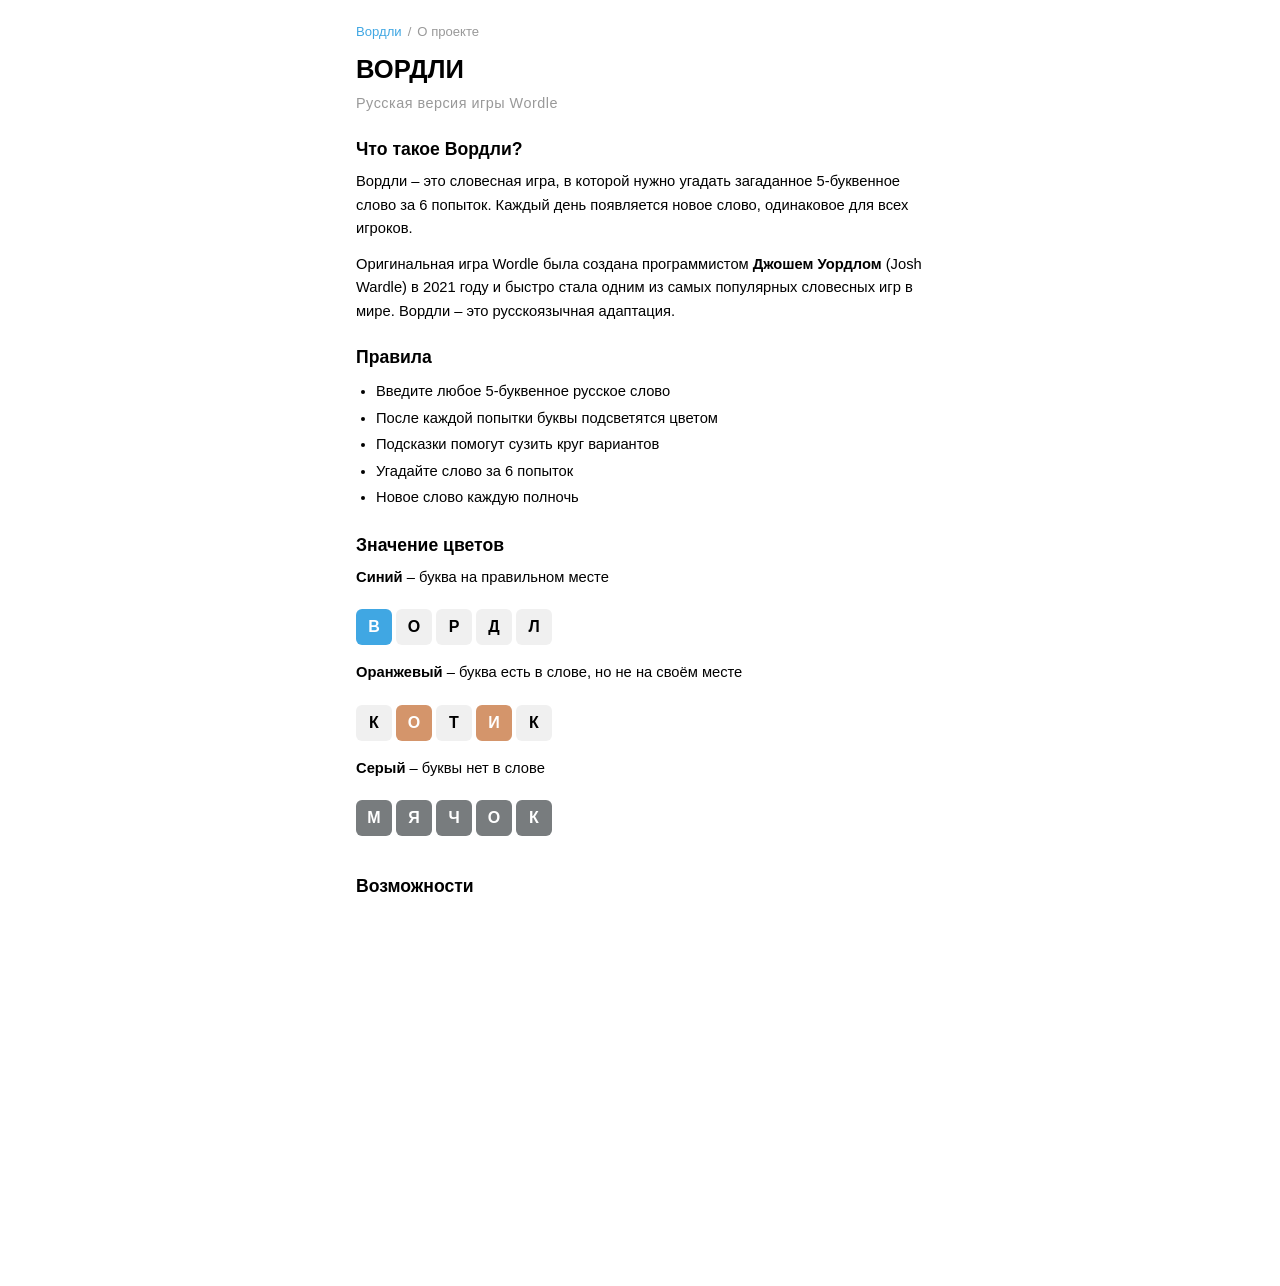
==== about.html @ 8d24c84d "v1.3: cache control, about page, footer links, colorblind mode, notifications fix" ====
﻿<!DOCTYPE html>
<html lang="ru">
<head>
    <meta charset="UTF-8">
    <meta name="viewport" content="width=device-width, initial-scale=1.0, viewport-fit=cover">
    <title>О проекте – ВОРДЛИ</title>
    <link rel="stylesheet" href="style.css">
    <script src="https://telegram.org/js/telegram-web-app.js"></script>
    <script>
        if (localStorage.getItem('wordle-dark') === 'true') document.body.classList.add('dark');
        if (localStorage.getItem('wordle-colorblind') === 'true') document.body.classList.add('colorblind');
    </script>
    <style>
        .about-page { max-width: 600px; margin: 0 auto; padding: 24px 16px 40px; user-select: text; -webkit-user-select: text; }
        .about-page h1 { font-size: 1.6rem; font-weight: 700; margin-bottom: 8px; }
        .about-page .subtitle { font-size: 0.9rem; color: var(--text-hint); margin-bottom: 24px; }
        .about-page h2 { font-size: 1.1rem; font-weight: 700; margin: 24px 0 10px; }
        .about-page p { font-size: 0.92rem; line-height: 1.6; margin-bottom: 12px; color: var(--text); }
        .about-page ul { margin: 0 0 12px 20px; font-size: 0.92rem; line-height: 1.8; color: var(--text); }
        .about-page .tile-example { display: inline-flex; gap: 4px; margin: 8px 0 16px; }
        .about-page .tile-example span { width: 36px; height: 36px; display: flex; align-items: center; justify-content: center; border-radius: 6px; font-weight: 700; font-size: 1rem; color: #fff; }
        .about-page .link-card { display: block; background: var(--bg-secondary); border-radius: 12px; padding: 16px; margin-top: 16px; text-decoration: none; color: var(--text); transition: opacity 0.15s; }
        .about-page .link-card:active { opacity: 0.7; }
        .about-page .link-card .link-title { font-weight: 700; font-size: 1rem; margin-bottom: 4px; }
        .about-page .link-card .link-desc { font-size: 0.82rem; color: var(--text-hint); }
        .about-page .back-link { display: inline-block; margin-top: 24px; color: var(--accent); text-decoration: none; font-weight: 600; font-size: 0.9rem; }
        .breadcrumbs { display: flex; align-items: center; gap: 6px; margin-bottom: 16px; font-size: 0.82rem; }
        .breadcrumbs a { color: var(--accent); text-decoration: none; }
        .breadcrumbs a:active { opacity: 0.7; }
        .breadcrumbs span { color: var(--text-hint); }
        .cta-btn { display: inline-flex; align-items: center; gap: 8px; padding: 14px 32px; border-radius: 12px; background: var(--accent); color: #fff; font-size: 17px; font-weight: 600; border: none; cursor: pointer; transition: opacity 0.2s; text-decoration: none; }
        .cta-btn:active { opacity: 0.8; }
    </style>
</head>
<body>
    <div class="about-page">
        <nav class="breadcrumbs">
            <a href="index.html">Вордли</a>
            <span>/</span>
            <span>О проекте</span>
        </nav>
        <h1>ВОРДЛИ</h1>
        <p class="subtitle">Русская версия игры Wordle</p>

        <h2>Что такое Вордли?</h2>
        <p>Вордли – это словесная игра, в которой нужно угадать загаданное 5-буквенное слово за 6 попыток. Каждый день появляется новое слово, одинаковое для всех игроков.</p>
        <p>Оригинальная игра Wordle была создана программистом <strong>Джошем Уордлом</strong> (Josh Wardle) в 2021 году и быстро стала одним из самых популярных словесных игр в мире. Вордли – это русскоязычная адаптация.</p>

        <h2>Правила</h2>
        <ul>
            <li>Введите любое 5-буквенное русское слово</li>
            <li>После каждой попытки буквы подсветятся цветом</li>
            <li>Подсказки помогут сузить круг вариантов</li>
            <li>Угадайте слово за 6 попыток</li>
            <li>Новое слово каждую полночь</li>
        </ul>

        <h2>Значение цветов</h2>

        <p><strong>Синий</strong> – буква на правильном месте</p>
        <div class="tile-example">
            <span style="background: var(--color-correct);">В</span>
            <span style="background: var(--bg-secondary); color: var(--text);">О</span>
            <span style="background: var(--bg-secondary); color: var(--text);">Р</span>
            <span style="background: var(--bg-secondary); color: var(--text);">Д</span>
            <span style="background: var(--bg-secondary); color: var(--text);">Л</span>
        </div>

        <p><strong>Оранжевый</strong> – буква есть в слове, но не на своём месте</p>
        <div class="tile-example">
            <span style="background: var(--bg-secondary); color: var(--text);">К</span>
            <span style="background: var(--color-present);">О</span>
            <span style="background: var(--bg-secondary); color: var(--text);">Т</span>
            <span style="background: var(--color-present);">И</span>
            <span style="background: var(--bg-secondary); color: var(--text);">К</span>
        </div>

        <p><strong>Серый</strong> – буквы нет в слове</p>
        <div class="tile-example">
            <span style="background: var(--color-absent);">М</span>
            <span style="background: var(--color-absent);">Я</span>
            <span style="background: var(--color-absent);">Ч</span>
            <span style="background: var(--color-absent);">О</span>
            <span style="background: var(--color-absent);">К</span>
        </div>

        <h2>Возможности</h2>
        <ul>
            <li>Тёмная и светлая тема</li>
            <li>Режим для дальтоников</li>
            <li>Статистика игр</li>
            <li>Поделиться результатом</li>
            <li>Работает оффлайн</li>
        </ul>

        <a class="link-card" href="https://t.me/filwordgame_bot" target="_blank">
            <div class="link-title">Филворды</div>
            <div class="link-desc">Ещё одна словесная игра в Telegram</div>
        </a>

        <a class="back-link" href="index.html">← Назад к игре</a>

        <div style="text-align:center; padding: 24px 0 8px;">
            <a href="index.html" class="cta-btn">
                <svg width="20" height="20" viewBox="0 0 24 24" fill="none">
                    <path d="M12 2L2 7L12 12L22 7L12 2Z" stroke="currentColor" stroke-width="2" stroke-linecap="round" stroke-linejoin="round"/>
                    <path d="M2 17L12 22L22 17" stroke="currentColor" stroke-width="2" stroke-linecap="round" stroke-linejoin="round"/>
                    <path d="M2 12L12 17L22 12" stroke="currentColor" stroke-width="2" stroke-linecap="round" stroke-linejoin="round"/>
                </svg>
                Играть в Вордли
            </a>
        </div>
    </div>
</body>
</html>
---- style.css ----
*, *::before, *::after {
    box-sizing: border-box;
    margin: 0;
    padding: 0;
    -webkit-tap-highlight-color: transparent;
    user-select: none;
}

:root {
    --accent: #40a7e3;
    --accent-text: #ffffff;
    --bg: #ffffff;
    --bg-secondary: #f0f0f0;
    --text: #000000;
    --text-hint: #999999;
    --section-bg: #ffffff;
    --color-correct: #40a7e3;
    --color-present: #d4956b;
    --color-absent: #787c7e;
    --border-radius: 12px;
    --tile-size: min(58px, calc((100vw - 50px) / 5));
    --tile-gap: 4px;
    --key-height: min(52px, calc((100vw - 30px) / 12));
    --key-gap: 4px;
    --font: -apple-system, BlinkMacSystemFont, 'Segoe UI', Roboto, sans-serif;
}

body.dark {
    --accent: #40a7e3;
    --bg: #121213;
    --bg-secondary: #2a2a2c;
    --text: #ffffff;
    --text-hint: #818384;
    --section-bg: #1a1a1b;
    --color-present: #b07840;
    --color-absent: #3a3a3c;
}

body.colorblind {
    --color-present: #1a92ff;
}

body.dark.colorblind {
    --color-present: #3da5ff;
}

html, body {
    height: 100%;
    overflow: hidden;
    font-family: var(--font);
    background: var(--bg);
    color: var(--text);
    touch-action: none;
    overscroll-behavior: none;
    transition: background 0.2s, color 0.2s;
    padding-top: env(safe-area-inset-top);
    padding-bottom: env(safe-area-inset-bottom);
}

body {
    display: flex;
    flex-direction: column;
    align-items: center;
}

/* Header */
header {
    width: 100%;
    max-width: 500px;
    display: flex;
    align-items: center;
    justify-content: space-between;
    padding: 6px 12px;
    min-height: 48px;
    flex-shrink: 0;
    position: relative;
}

.header-title {
    position: absolute;
    left: 50%;
    transform: translateX(-50%);
    text-align: center;
    pointer-events: none;
}

header h1 {
    font-size: 1.3rem;
    font-weight: 700;
    letter-spacing: 2px;
    line-height: 1.2;
}

.subtitle {
    font-size: 0.65rem;
    color: var(--text-hint);
    letter-spacing: 0.5px;
    margin-top: 1px;
}

.header-actions {
    display: flex;
    gap: 4px;
    margin-left: auto;
    z-index: 1;
}

.header-actions button {
    width: 32px;
    height: 32px;
    border: none;
    border-radius: 50%;
    background: var(--bg-secondary);
    color: var(--text);
    font-size: 0.9rem;
    cursor: pointer;
    display: flex;
    align-items: center;
    justify-content: center;
    transition: opacity 0.2s;
    flex-shrink: 0;
}

.header-actions button:active {
    opacity: 0.6;
}

.footer-actions {
    display: none;
    justify-content: center;
    gap: 8px;
    padding: 4px 0;
}

.footer-actions button {
    width: 36px;
    height: 36px;
    border: none;
    border-radius: 50%;
    background: var(--bg-secondary);
    color: var(--text);
    font-size: 1rem;
    cursor: pointer;
    display: flex;
    align-items: center;
    justify-content: center;
    transition: opacity 0.2s;
}

.footer-actions button:active {
    opacity: 0.6;
}

/* Main */
main {
    display: flex;
    flex-direction: column;
    align-items: center;
    gap: 10px;
    width: 100%;
    max-width: 500px;
    flex: 1;
    min-height: 0;
    padding: 0 6px;
    overflow: hidden;
}

/* Game Board */
#game-board {
    display: grid;
    grid-template-rows: repeat(6, var(--tile-size));
    gap: var(--tile-gap);
    flex-shrink: 0;
}

.row {
    display: grid;
    grid-template-columns: repeat(5, var(--tile-size));
    gap: var(--tile-gap);
}

.tile {
    width: var(--tile-size);
    height: var(--tile-size);
    border: 2px solid var(--bg-secondary);
    display: flex;
    align-items: center;
    justify-content: center;
    font-size: 1.8rem;
    font-weight: 700;
    text-transform: uppercase;
    color: var(--text);
    border-radius: 6px;
    background: var(--bg-secondary);
    transition: transform 0.1s, border-color 0.1s, background 0.15s;
}

.tile.filled {
    border-color: var(--accent);
    animation: pop 0.1s ease-out;
}

.tile.correct {
    background: var(--color-correct);
    border-color: var(--color-correct);
    color: #fff;
}

.tile.present {
    background: var(--color-present);
    border-color: var(--color-present);
    color: #fff;
}

.tile.absent {
    background: var(--color-absent);
    border-color: var(--color-absent);
    color: #fff;
}

.tile.flip {
    animation: flip 0.4s ease forwards;
}

.tile.correct.flip {
    animation: flip-correct 0.4s ease forwards;
}

.tile.present.flip {
    animation: flip-present 0.4s ease forwards;
}

.tile.absent.flip {
    animation: flip-absent 0.4s ease forwards;
}

@keyframes pop {
    0% { transform: scale(1); }
    50% { transform: scale(1.12); }
    100% { transform: scale(1); }
}

@keyframes flip {
    0% { transform: rotateX(0deg); }
    50% { transform: rotateX(90deg); }
    100% { transform: rotateX(0deg); }
}

@keyframes flip-correct {
    0% { background: var(--bg-secondary); border-color: var(--bg-secondary); transform: rotateX(0deg); }
    50% { background: var(--bg-secondary); border-color: var(--bg-secondary); transform: rotateX(90deg); }
    100% { background: var(--color-correct); border-color: var(--color-correct); transform: rotateX(0deg); }
}

@keyframes flip-present {
    0% { background: var(--bg-secondary); border-color: var(--bg-secondary); transform: rotateX(0deg); }
    50% { background: var(--bg-secondary); border-color: var(--bg-secondary); transform: rotateX(90deg); }
    100% { background: var(--color-present); border-color: var(--color-present); transform: rotateX(0deg); }
}

@keyframes flip-absent {
    0% { background: var(--bg-secondary); border-color: var(--bg-secondary); transform: rotateX(0deg); }
    50% { background: var(--bg-secondary); border-color: var(--bg-secondary); transform: rotateX(90deg); }
    100% { background: var(--color-absent); border-color: var(--color-absent); transform: rotateX(0deg); }
}

@keyframes shake {
    0%, 100% { transform: translateX(0); }
    10%, 50%, 90% { transform: translateX(-4px); }
    30%, 70% { transform: translateX(4px); }
}

.row.shake .tile {
    animation: shake 0.4s ease;
}

/* Keyboard */
#keyboard {
    display: flex;
    flex-direction: column;
    gap: var(--key-gap);
    width: 100%;
    max-width: 500px;
    flex-shrink: 0;
    padding: 0 4px 6px;
}

.keyboard-row {
    display: flex;
    justify-content: center;
    gap: var(--key-gap);
}

.key {
    height: var(--key-height);
    background: var(--bg-secondary);
    color: var(--text);
    border: none;
    border-radius: 6px;
    font-size: clamp(0.6rem, 2.5vw, 0.85rem);
    font-weight: 600;
    cursor: pointer;
    display: flex;
    align-items: center;
    justify-content: center;
    padding: 0 2px;
    text-transform: uppercase;
    flex: 1;
    font-family: var(--font);
    transition: background 0.15s, color 0.15s, transform 0.1s;
}

.key.wide {
    flex: 1.5;
    font-size: clamp(0.55rem, 2.2vw, 0.75rem);
}

.key:active {
    transform: scale(0.94);
}

.key.correct {
    background: var(--color-correct);
    color: #fff;
}

.key.present {
    background: var(--color-present);
    color: #fff;
}

.key.absent {
    background: var(--color-absent);
    color: #fff;
}

.key.ready {
    background: var(--accent);
    color: var(--accent-text);
    animation: pulse 0.8s ease-in-out infinite;
}

@keyframes pulse {
    0%, 100% { transform: scale(1); }
    50% { transform: scale(1.06); }
}

/* Message */
.message {
    position: fixed;
    top: 60px;
    left: 50%;
    transform: translateX(-50%);
    background: var(--text);
    color: var(--bg);
    padding: 12px 24px;
    border-radius: var(--border-radius);
    font-weight: 600;
    font-size: 0.9rem;
    z-index: 300;
    opacity: 0;
    transition: opacity 0.3s;
    pointer-events: none;
    white-space: nowrap;
}

.message.visible {
    opacity: 1;
}

/* Modal */
.modal {
    position: fixed;
    top: 0;
    left: 0;
    width: 100%;
    height: 100%;
    background: rgba(0, 0, 0, 0.5);
    backdrop-filter: blur(4px);
    display: flex;
    align-items: center;
    justify-content: center;
    z-index: 200;
}

.modal.hidden {
    display: none;
}

.modal-content {
    background: var(--section-bg);
    border-radius: var(--border-radius);
    padding: 32px 24px;
    max-width: 420px;
    width: 90%;
    max-height: 90vh;
    overflow-y: auto;
    position: relative;
    line-height: 1.6;
}

.modal-close {
    position: absolute;
    top: 12px;
    right: 16px;
    width: 32px;
    height: 32px;
    border: none;
    border-radius: 50%;
    background: var(--bg-secondary);
    color: var(--text);
    font-size: 1.2rem;
    cursor: pointer;
    display: flex;
    align-items: center;
    justify-content: center;
    transition: opacity 0.15s;
    line-height: 1;
}

.modal-close:active {
    opacity: 0.6;
}

.modal-content h2 {
    text-align: center;
    margin-bottom: 16px;
    font-size: 1.2rem;
    font-weight: 700;
}

.modal-content h3 {
    margin-bottom: 8px;
    font-size: 0.95rem;
    font-weight: 600;
}

.modal-content p {
    margin-bottom: 10px;
    font-size: 0.88rem;
    color: var(--text);
}

.rules-creator {
    margin-top: 16px;
    padding-top: 12px;
    border-top: 1px solid var(--bg-secondary);
    font-size: 0.8rem;
    color: var(--text-hint);
}

/* Examples */
.examples {
    display: flex;
    flex-direction: column;
    gap: 12px;
    margin: 16px 0;
    padding: 14px;
    background: var(--bg-secondary);
    border-radius: var(--border-radius);
}

.example {
    display: flex;
    align-items: center;
    gap: 8px;
    flex-wrap: wrap;
    font-size: 0.82rem;
    color: var(--text);
}

.example .tile {
    width: 32px;
    height: 32px;
    font-size: 0.95rem;
    flex-shrink: 0;
    border-width: 1.5px;
}

.example .tile.correct,
.example .tile.present,
.example .tile.absent {
    color: #fff;
}

/* Stats */
.stats-grid {
    display: grid;
    grid-template-columns: repeat(4, 1fr);
    gap: 8px;
    margin-bottom: 24px;
    text-align: center;
}

.stat {
    display: flex;
    flex-direction: column;
    align-items: center;
    padding: 8px 4px;
    background: var(--bg-secondary);
    border-radius: 8px;
}

.stat-number {
    font-size: 1.6rem;
    font-weight: 700;
}

.stat-label {
    font-size: 0.7rem;
    color: var(--text-hint);
    text-transform: uppercase;
    letter-spacing: 0.5px;
    font-weight: 500;
}

.guess-distribution {
    margin-top: 8px;
}

.guess-distribution h3 {
    text-align: center;
    font-size: 0.85rem;
    letter-spacing: 0.5px;
    margin-bottom: 12px;
    text-transform: uppercase;
    color: var(--text-hint);
    font-weight: 500;
}

.bar-row {
    display: flex;
    align-items: center;
    gap: 6px;
    margin-bottom: 3px;
}

.bar-label {
    width: 16px;
    font-weight: 700;
    font-size: 0.85rem;
    text-align: right;
    color: var(--text);
}

.bar-fill {
    background: var(--color-absent);
    color: #fff;
    padding: 2px 8px;
    font-weight: 700;
    font-size: 0.8rem;
    border-radius: 4px;
    min-width: 24px;
    text-align: right;
    height: 20px;
    display: flex;
    align-items: center;
    justify-content: flex-end;
    white-space: nowrap;
}

.bar-fill.highlight {
    background: var(--accent);
}

/* Result Modal */
#result-content {
    text-align: center;
}

#result-content .result-title {
    font-size: 1.4rem;
    font-weight: 700;
    margin-bottom: 12px;
}

#result-content .result-word {
    font-size: 1.2rem;
    font-weight: 700;
    margin-bottom: 8px;
    letter-spacing: 0.15em;
    text-transform: uppercase;
}

#result-content .result-grid {
    display: flex;
    flex-direction: column;
    align-items: center;
    gap: 3px;
    margin: 16px 0;
}

#result-content .result-row {
    display: flex;
    gap: 3px;
}

#result-content .result-tile {
    width: 18px;
    height: 18px;
    border-radius: 3px;
}

.result-tile.correct { background: var(--color-correct); }
.result-tile.present { background: var(--color-present); }
.result-tile.absent { background: var(--color-absent); }

.result-info {
    color: var(--text-hint);
    margin-bottom: 16px;
    font-size: 0.9rem;
}

.btn {
    background: var(--accent);
    color: var(--accent-text);
    border: none;
    border-radius: var(--border-radius);
    padding: 16px 32px;
    font-size: 1rem;
    font-weight: 600;
    cursor: pointer;
    transition: opacity 0.2s, transform 0.1s;
    width: 100%;
    letter-spacing: 0.5px;
    font-family: var(--font);
}

.btn:active {
    opacity: 0.8;
    transform: scale(0.98);
}

.share-btn {
    margin-top: 8px;
    padding: 14px 32px;
    font-size: 0.95rem;
}

.site-footer {
    text-align: center;
    padding: 8px 0 4px;
}

.site-footer a {
    color: var(--text-hint);
    text-decoration: none;
    font-size: 0.78rem;
    transition: color 0.15s;
}

.site-footer a:active {
    color: var(--accent);
}

.footer-sep {
    color: var(--text-hint);
    margin: 0 6px;
}

/* Responsive */
@media (max-width: 500px) {
    .header-actions {
        display: none;
    }
    .footer-actions {
        display: flex;
    }
}

@media (min-width: 501px) {
    .footer-actions {
        display: none;
    }
}

@media (min-width: 500px) {
    :root {
        --tile-size: 64px;
    }
}

@media (min-height: 800px) {
    :root {
        --tile-size: 62px;
    }
}
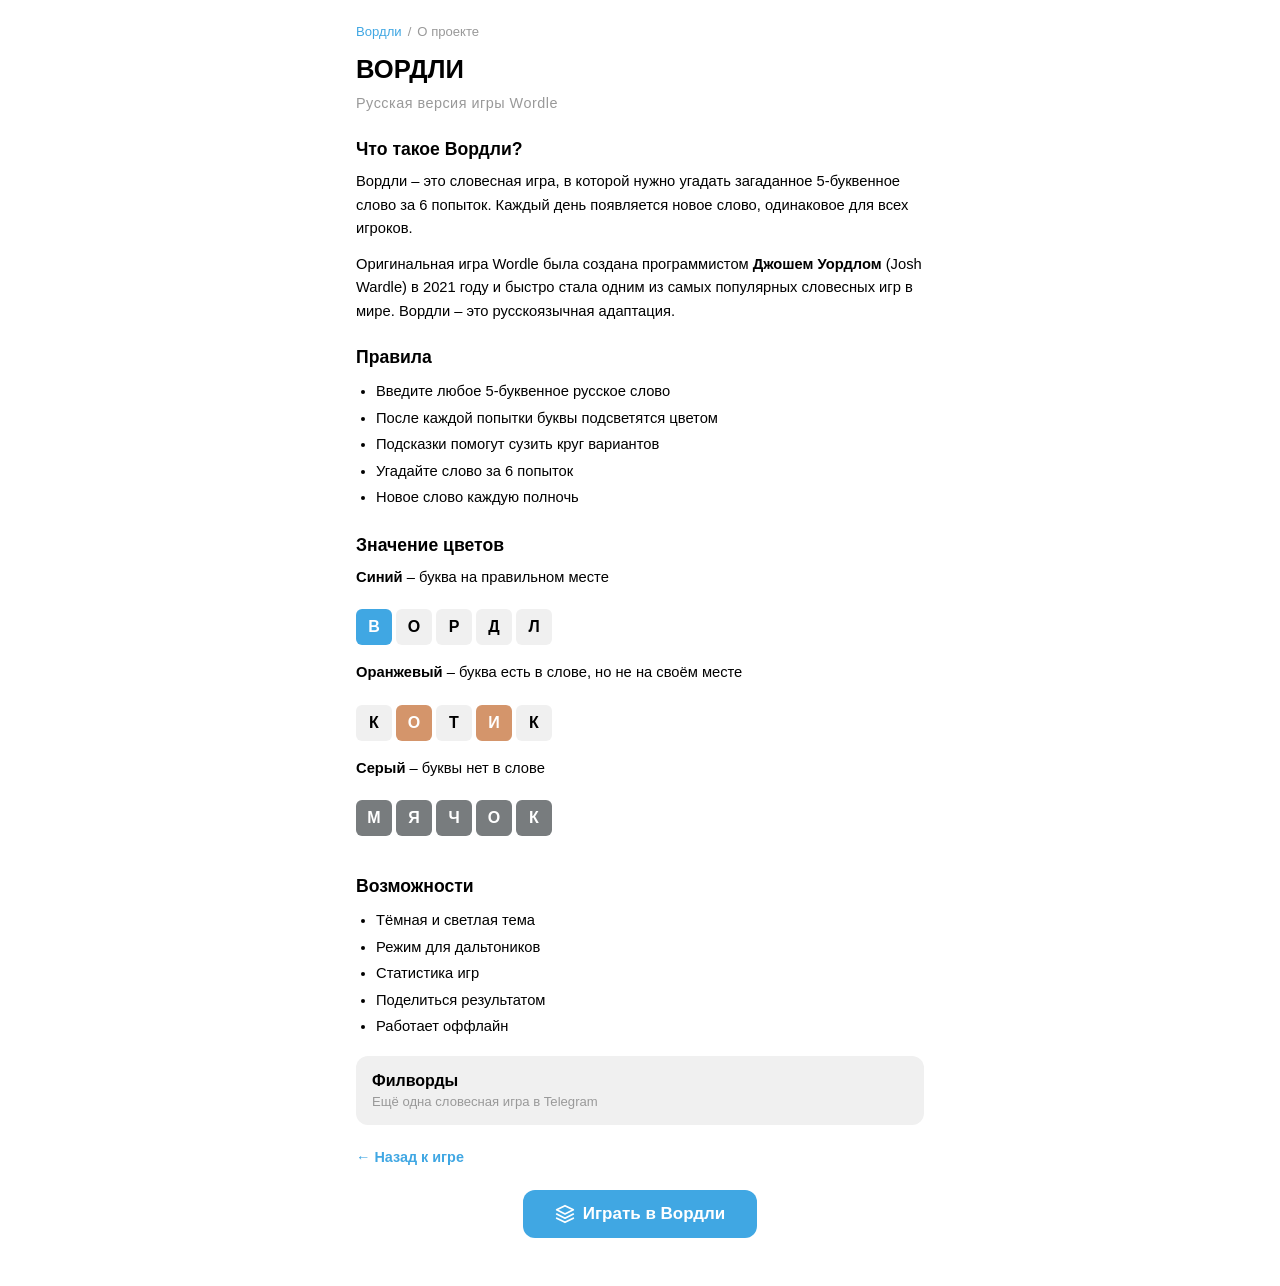
==== commit 8266d7ac: "Fix scroll on about page" ====
--- a/about.html
+++ b/about.html
@@ -11,6 +11,7 @@
         if (localStorage.getItem('wordle-colorblind') === 'true') document.body.classList.add('colorblind');
     </script>
     <style>
+        html, body { overflow: auto; height: auto; }
         .about-page { max-width: 600px; margin: 0 auto; padding: 24px 16px 40px; user-select: text; -webkit-user-select: text; }
         .about-page h1 { font-size: 1.6rem; font-weight: 700; margin-bottom: 8px; }
         .about-page .subtitle { font-size: 0.9rem; color: var(--text-hint); margin-bottom: 24px; }
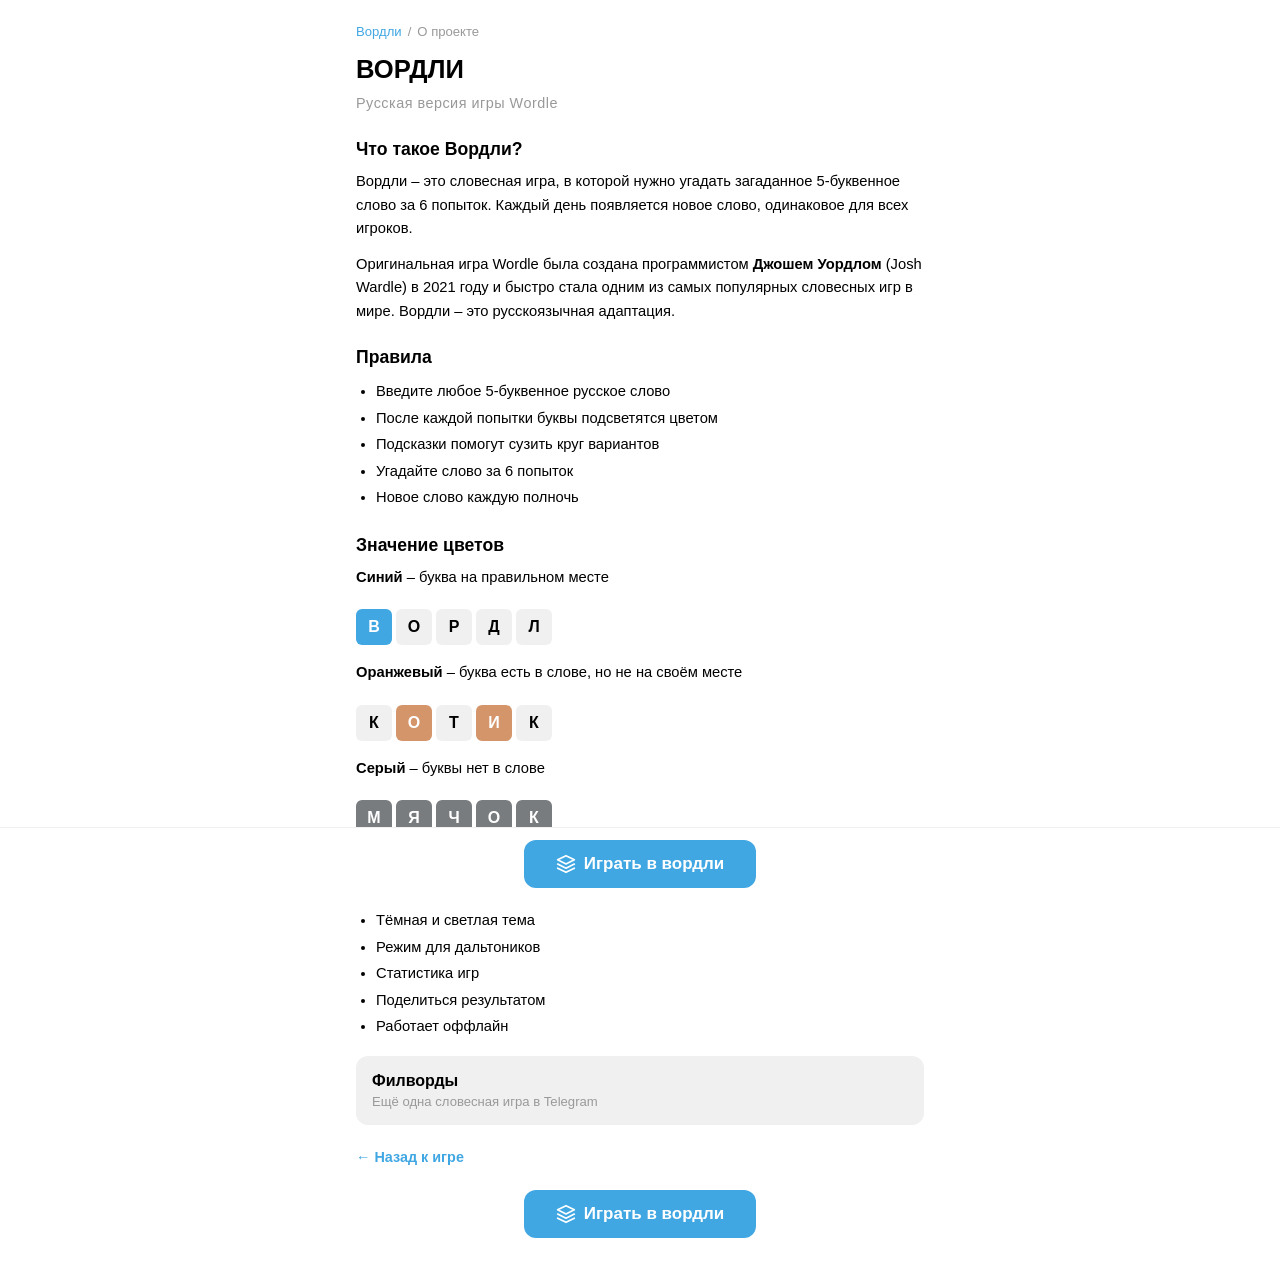
==== commit 218aa184: "Add files via upload" ====
--- a/about.html
+++ b/about.html
@@ -1,116 +1,150 @@
-﻿<!DOCTYPE html>
-<html lang="ru">
-<head>
-    <meta charset="UTF-8">
-    <meta name="viewport" content="width=device-width, initial-scale=1.0, viewport-fit=cover">
-    <title>О проекте – ВОРДЛИ</title>
-    <link rel="stylesheet" href="style.css">
-    <script src="https://telegram.org/js/telegram-web-app.js"></script>
-    <script>
-        if (localStorage.getItem('wordle-dark') === 'true') document.body.classList.add('dark');
-        if (localStorage.getItem('wordle-colorblind') === 'true') document.body.classList.add('colorblind');
-    </script>
-    <style>
-        html, body { overflow: auto; height: auto; }
-        .about-page { max-width: 600px; margin: 0 auto; padding: 24px 16px 40px; user-select: text; -webkit-user-select: text; }
-        .about-page h1 { font-size: 1.6rem; font-weight: 700; margin-bottom: 8px; }
-        .about-page .subtitle { font-size: 0.9rem; color: var(--text-hint); margin-bottom: 24px; }
-        .about-page h2 { font-size: 1.1rem; font-weight: 700; margin: 24px 0 10px; }
-        .about-page p { font-size: 0.92rem; line-height: 1.6; margin-bottom: 12px; color: var(--text); }
-        .about-page ul { margin: 0 0 12px 20px; font-size: 0.92rem; line-height: 1.8; color: var(--text); }
-        .about-page .tile-example { display: inline-flex; gap: 4px; margin: 8px 0 16px; }
-        .about-page .tile-example span { width: 36px; height: 36px; display: flex; align-items: center; justify-content: center; border-radius: 6px; font-weight: 700; font-size: 1rem; color: #fff; }
-        .about-page .link-card { display: block; background: var(--bg-secondary); border-radius: 12px; padding: 16px; margin-top: 16px; text-decoration: none; color: var(--text); transition: opacity 0.15s; }
-        .about-page .link-card:active { opacity: 0.7; }
-        .about-page .link-card .link-title { font-weight: 700; font-size: 1rem; margin-bottom: 4px; }
-        .about-page .link-card .link-desc { font-size: 0.82rem; color: var(--text-hint); }
-        .about-page .back-link { display: inline-block; margin-top: 24px; color: var(--accent); text-decoration: none; font-weight: 600; font-size: 0.9rem; }
-        .breadcrumbs { display: flex; align-items: center; gap: 6px; margin-bottom: 16px; font-size: 0.82rem; }
-        .breadcrumbs a { color: var(--accent); text-decoration: none; }
-        .breadcrumbs a:active { opacity: 0.7; }
-        .breadcrumbs span { color: var(--text-hint); }
-        .cta-btn { display: inline-flex; align-items: center; gap: 8px; padding: 14px 32px; border-radius: 12px; background: var(--accent); color: #fff; font-size: 17px; font-weight: 600; border: none; cursor: pointer; transition: opacity 0.2s; text-decoration: none; }
-        .cta-btn:active { opacity: 0.8; }
-    </style>
-</head>
-<body>
-    <div class="about-page">
-        <nav class="breadcrumbs">
-            <a href="index.html">Вордли</a>
-            <span>/</span>
-            <span>О проекте</span>
-        </nav>
-        <h1>ВОРДЛИ</h1>
-        <p class="subtitle">Русская версия игры Wordle</p>
-
-        <h2>Что такое Вордли?</h2>
-        <p>Вордли – это словесная игра, в которой нужно угадать загаданное 5-буквенное слово за 6 попыток. Каждый день появляется новое слово, одинаковое для всех игроков.</p>
-        <p>Оригинальная игра Wordle была создана программистом <strong>Джошем Уордлом</strong> (Josh Wardle) в 2021 году и быстро стала одним из самых популярных словесных игр в мире. Вордли – это русскоязычная адаптация.</p>
-
-        <h2>Правила</h2>
-        <ul>
-            <li>Введите любое 5-буквенное русское слово</li>
-            <li>После каждой попытки буквы подсветятся цветом</li>
-            <li>Подсказки помогут сузить круг вариантов</li>
-            <li>Угадайте слово за 6 попыток</li>
-            <li>Новое слово каждую полночь</li>
-        </ul>
-
-        <h2>Значение цветов</h2>
-
-        <p><strong>Синий</strong> – буква на правильном месте</p>
-        <div class="tile-example">
-            <span style="background: var(--color-correct);">В</span>
-            <span style="background: var(--bg-secondary); color: var(--text);">О</span>
-            <span style="background: var(--bg-secondary); color: var(--text);">Р</span>
-            <span style="background: var(--bg-secondary); color: var(--text);">Д</span>
-            <span style="background: var(--bg-secondary); color: var(--text);">Л</span>
-        </div>
-
-        <p><strong>Оранжевый</strong> – буква есть в слове, но не на своём месте</p>
-        <div class="tile-example">
-            <span style="background: var(--bg-secondary); color: var(--text);">К</span>
-            <span style="background: var(--color-present);">О</span>
-            <span style="background: var(--bg-secondary); color: var(--text);">Т</span>
-            <span style="background: var(--color-present);">И</span>
-            <span style="background: var(--bg-secondary); color: var(--text);">К</span>
-        </div>
-
-        <p><strong>Серый</strong> – буквы нет в слове</p>
-        <div class="tile-example">
-            <span style="background: var(--color-absent);">М</span>
-            <span style="background: var(--color-absent);">Я</span>
-            <span style="background: var(--color-absent);">Ч</span>
-            <span style="background: var(--color-absent);">О</span>
-            <span style="background: var(--color-absent);">К</span>
-        </div>
-
-        <h2>Возможности</h2>
-        <ul>
-            <li>Тёмная и светлая тема</li>
-            <li>Режим для дальтоников</li>
-            <li>Статистика игр</li>
-            <li>Поделиться результатом</li>
-            <li>Работает оффлайн</li>
-        </ul>
-
-        <a class="link-card" href="https://t.me/filwordgame_bot" target="_blank">
-            <div class="link-title">Филворды</div>
-            <div class="link-desc">Ещё одна словесная игра в Telegram</div>
-        </a>
-
-        <a class="back-link" href="index.html">← Назад к игре</a>
-
-        <div style="text-align:center; padding: 24px 0 8px;">
-            <a href="index.html" class="cta-btn">
-                <svg width="20" height="20" viewBox="0 0 24 24" fill="none">
-                    <path d="M12 2L2 7L12 12L22 7L12 2Z" stroke="currentColor" stroke-width="2" stroke-linecap="round" stroke-linejoin="round"/>
-                    <path d="M2 17L12 22L22 17" stroke="currentColor" stroke-width="2" stroke-linecap="round" stroke-linejoin="round"/>
-                    <path d="M2 12L12 17L22 12" stroke="currentColor" stroke-width="2" stroke-linecap="round" stroke-linejoin="round"/>
-                </svg>
-                Играть в Вордли
-            </a>
-        </div>
-    </div>
-</body>
-</html>
+﻿<!DOCTYPE html>
+<html lang="ru">
+<head>
+    <meta charset="UTF-8">
+    <meta name="viewport" content="width=device-width, initial-scale=1.0, viewport-fit=cover">
+    <title>О проекте – ВОРДЛИ</title>
+    <link rel="stylesheet" href="style.css">
+    <script src="https://telegram.org/js/telegram-web-app.js"></script>
+    <script>
+        if (localStorage.getItem('wordle-dark') === 'true') document.body.classList.add('dark');
+        if (localStorage.getItem('wordle-colorblind') === 'true') document.body.classList.add('colorblind');
+    </script>
+    <style>
+        html, body { overflow: auto !important; height: auto !important; touch-action: pan-y !important; overscroll-behavior: auto !important; }
+        .about-page { max-width: 600px; margin: 0 auto; padding: 24px 16px 40px; user-select: text; -webkit-user-select: text; }
+        .about-page h1 { font-size: 1.6rem; font-weight: 700; margin-bottom: 8px; }
+        .about-page .subtitle { font-size: 0.9rem; color: var(--text-hint); margin-bottom: 24px; }
+        .about-page h2 { font-size: 1.1rem; font-weight: 700; margin: 24px 0 10px; }
+        .about-page p { font-size: 0.92rem; line-height: 1.6; margin-bottom: 12px; color: var(--text); }
+        .about-page ul { margin: 0 0 12px 20px; font-size: 0.92rem; line-height: 1.8; color: var(--text); }
+        .about-page .tile-example { display: inline-flex; gap: 4px; margin: 8px 0 16px; }
+        .about-page .tile-example span { width: 36px; height: 36px; display: flex; align-items: center; justify-content: center; border-radius: 6px; font-weight: 700; font-size: 1rem; color: #fff; }
+        .about-page .link-card { display: block; background: var(--bg-secondary); border-radius: 12px; padding: 16px; margin-top: 16px; text-decoration: none; color: var(--text); transition: opacity 0.15s; }
+        .about-page .link-card:active { opacity: 0.7; }
+        .about-page .link-card .link-title { font-weight: 700; font-size: 1rem; margin-bottom: 4px; }
+        .about-page .link-card .link-desc { font-size: 0.82rem; color: var(--text-hint); }
+        .about-page .back-link { display: inline-block; margin-top: 24px; color: var(--accent); text-decoration: none; font-weight: 600; font-size: 0.9rem; }
+        .breadcrumbs { display: flex; align-items: center; gap: 6px; margin-bottom: 16px; font-size: 0.82rem; }
+        .breadcrumbs a { color: var(--accent); text-decoration: none; }
+        .breadcrumbs a:active { opacity: 0.7; }
+        .breadcrumbs span { color: var(--text-hint); }
+        .sticky-cta { position: fixed; bottom: 0; left: 0; right: 0; text-align: center; padding: 12px 16px; background: var(--bg); border-top: 1px solid var(--bg-secondary); z-index: 100; transition: transform 0.3s, opacity 0.3s; }
+        .sticky-cta.hidden-cta { transform: translateY(100%); opacity: 0; pointer-events: none; }
+        .cta-inline { text-align: center; padding: 24px 0 8px; }
+        .cta-btn { display: inline-flex; align-items: center; gap: 8px; padding: 14px 32px; border-radius: 12px; background: var(--accent); color: #fff; font-size: 17px; font-weight: 600; border: none; cursor: pointer; transition: opacity 0.2s; text-decoration: none; }
+        .cta-btn:active { opacity: 0.8; }
+    </style>
+</head>
+<body>
+    <div class="about-page">
+        <nav class="breadcrumbs">
+            <a href="index.html">Вордли</a>
+            <span>/</span>
+            <span>О проекте</span>
+        </nav>
+        <h1>ВОРДЛИ</h1>
+        <p class="subtitle">Русская версия игры Wordle</p>
+
+        <h2>Что такое Вордли?</h2>
+        <p>Вордли – это словесная игра, в которой нужно угадать загаданное 5-буквенное слово за 6 попыток. Каждый день появляется новое слово, одинаковое для всех игроков.</p>
+        <p>Оригинальная игра Wordle была создана программистом <strong>Джошем Уордлом</strong> (Josh Wardle) в 2021 году и быстро стала одним из самых популярных словесных игр в мире. Вордли – это русскоязычная адаптация.</p>
+
+        <h2>Правила</h2>
+        <ul>
+            <li>Введите любое 5-буквенное русское слово</li>
+            <li>После каждой попытки буквы подсветятся цветом</li>
+            <li>Подсказки помогут сузить круг вариантов</li>
+            <li>Угадайте слово за 6 попыток</li>
+            <li>Новое слово каждую полночь</li>
+        </ul>
+
+        <h2>Значение цветов</h2>
+
+        <p><strong>Синий</strong> – буква на правильном месте</p>
+        <div class="tile-example">
+            <span style="background: var(--color-correct);">В</span>
+            <span style="background: var(--bg-secondary); color: var(--text);">О</span>
+            <span style="background: var(--bg-secondary); color: var(--text);">Р</span>
+            <span style="background: var(--bg-secondary); color: var(--text);">Д</span>
+            <span style="background: var(--bg-secondary); color: var(--text);">Л</span>
+        </div>
+
+        <p><strong>Оранжевый</strong> – буква есть в слове, но не на своём месте</p>
+        <div class="tile-example">
+            <span style="background: var(--bg-secondary); color: var(--text);">К</span>
+            <span style="background: var(--color-present);">О</span>
+            <span style="background: var(--bg-secondary); color: var(--text);">Т</span>
+            <span style="background: var(--color-present);">И</span>
+            <span style="background: var(--bg-secondary); color: var(--text);">К</span>
+        </div>
+
+        <p><strong>Серый</strong> – буквы нет в слове</p>
+        <div class="tile-example">
+            <span style="background: var(--color-absent);">М</span>
+            <span style="background: var(--color-absent);">Я</span>
+            <span style="background: var(--color-absent);">Ч</span>
+            <span style="background: var(--color-absent);">О</span>
+            <span style="background: var(--color-absent);">К</span>
+        </div>
+
+        <h2>Возможности</h2>
+        <ul>
+            <li>Тёмная и светлая тема</li>
+            <li>Режим для дальтоников</li>
+            <li>Статистика игр</li>
+            <li>Поделиться результатом</li>
+            <li>Работает оффлайн</li>
+        </ul>
+
+        <a class="link-card" href="https://t.me/filwordgame_bot" target="_blank">
+            <div class="link-title">Филворды</div>
+            <div class="link-desc">Ещё одна словесная игра в Telegram</div>
+        </a>
+
+        <a class="back-link" href="index.html">← Назад к игре</a>
+
+        <div class="cta-inline">
+            <a href="index.html" class="cta-btn">
+                <svg width="20" height="20" viewBox="0 0 24 24" fill="none">
+                    <path d="M12 2L2 7L12 12L22 7L12 2Z" stroke="currentColor" stroke-width="2" stroke-linecap="round" stroke-linejoin="round"/>
+                    <path d="M2 17L12 22L22 17" stroke="currentColor" stroke-width="2" stroke-linecap="round" stroke-linejoin="round"/>
+                    <path d="M2 12L12 17L22 12" stroke="currentColor" stroke-width="2" stroke-linecap="round" stroke-linejoin="round"/>
+                </svg>
+                Играть в вордли
+            </a>
+        </div>
+    </div>
+
+    <div class="sticky-cta" id="sticky-cta">
+        <a href="index.html" class="cta-btn">
+            <svg width="20" height="20" viewBox="0 0 24 24" fill="none">
+                <path d="M12 2L2 7L12 12L22 7L12 2Z" stroke="currentColor" stroke-width="2" stroke-linecap="round" stroke-linejoin="round"/>
+                <path d="M2 17L12 22L22 17" stroke="currentColor" stroke-width="2" stroke-linecap="round" stroke-linejoin="round"/>
+                <path d="M2 12L12 17L22 12" stroke="currentColor" stroke-width="2" stroke-linecap="round" stroke-linejoin="round"/>
+            </svg>
+            Играть в вордли
+        </a>
+    </div>
+
+    <script>
+        (function() {
+            var cta = document.getElementById('sticky-cta');
+            var lastScroll = 0;
+            window.addEventListener('scroll', function() {
+                var scrollTop = window.scrollY || document.documentElement.scrollTop;
+                var scrollHeight = document.documentElement.scrollHeight;
+                var clientHeight = document.documentElement.clientHeight;
+                var atBottom = scrollTop + clientHeight >= scrollHeight - 60;
+                if (atBottom) {
+                    cta.classList.add('hidden-cta');
+                } else {
+                    cta.classList.remove('hidden-cta');
+                }
+                lastScroll = scrollTop;
+            });
+        })();
+    </script>
+    </div>
+</body>
+</html>
--- a/style.css
+++ b/style.css
@@ -1,687 +1,692 @@
-*, *::before, *::after {
-    box-sizing: border-box;
-    margin: 0;
-    padding: 0;
-    -webkit-tap-highlight-color: transparent;
-    user-select: none;
-}
-
-:root {
-    --accent: #40a7e3;
-    --accent-text: #ffffff;
-    --bg: #ffffff;
-    --bg-secondary: #f0f0f0;
-    --text: #000000;
-    --text-hint: #999999;
-    --section-bg: #ffffff;
-    --color-correct: #40a7e3;
-    --color-present: #d4956b;
-    --color-absent: #787c7e;
-    --border-radius: 12px;
-    --tile-size: min(58px, calc((100vw - 50px) / 5));
-    --tile-gap: 4px;
-    --key-height: min(52px, calc((100vw - 30px) / 12));
-    --key-gap: 4px;
-    --font: -apple-system, BlinkMacSystemFont, 'Segoe UI', Roboto, sans-serif;
-}
-
-body.dark {
-    --accent: #40a7e3;
-    --bg: #121213;
-    --bg-secondary: #2a2a2c;
-    --text: #ffffff;
-    --text-hint: #818384;
-    --section-bg: #1a1a1b;
-    --color-present: #b07840;
-    --color-absent: #3a3a3c;
-}
-
-body.colorblind {
-    --color-present: #1a92ff;
-}
-
-body.dark.colorblind {
-    --color-present: #3da5ff;
-}
-
-html, body {
-    height: 100%;
-    overflow: hidden;
-    font-family: var(--font);
-    background: var(--bg);
-    color: var(--text);
-    touch-action: none;
-    overscroll-behavior: none;
-    transition: background 0.2s, color 0.2s;
-    padding-top: env(safe-area-inset-top);
-    padding-bottom: env(safe-area-inset-bottom);
-}
-
-body {
-    display: flex;
-    flex-direction: column;
-    align-items: center;
-}
-
-/* Header */
-header {
-    width: 100%;
-    max-width: 500px;
-    display: flex;
-    align-items: center;
-    justify-content: space-between;
-    padding: 6px 12px;
-    min-height: 48px;
-    flex-shrink: 0;
-    position: relative;
-}
-
-.header-title {
-    position: absolute;
-    left: 50%;
-    transform: translateX(-50%);
-    text-align: center;
-    pointer-events: none;
-}
-
-header h1 {
-    font-size: 1.3rem;
-    font-weight: 700;
-    letter-spacing: 2px;
-    line-height: 1.2;
-}
-
-.subtitle {
-    font-size: 0.65rem;
-    color: var(--text-hint);
-    letter-spacing: 0.5px;
-    margin-top: 1px;
-}
-
-.header-actions {
-    display: flex;
-    gap: 4px;
-    margin-left: auto;
-    z-index: 1;
-}
-
-.header-actions button {
-    width: 32px;
-    height: 32px;
-    border: none;
-    border-radius: 50%;
-    background: var(--bg-secondary);
-    color: var(--text);
-    font-size: 0.9rem;
-    cursor: pointer;
-    display: flex;
-    align-items: center;
-    justify-content: center;
-    transition: opacity 0.2s;
-    flex-shrink: 0;
-}
-
-.header-actions button:active {
-    opacity: 0.6;
-}
-
-.footer-actions {
-    display: none;
-    justify-content: center;
-    gap: 8px;
-    padding: 4px 0;
-}
-
-.footer-actions button {
-    width: 36px;
-    height: 36px;
-    border: none;
-    border-radius: 50%;
-    background: var(--bg-secondary);
-    color: var(--text);
-    font-size: 1rem;
-    cursor: pointer;
-    display: flex;
-    align-items: center;
-    justify-content: center;
-    transition: opacity 0.2s;
-}
-
-.footer-actions button:active {
-    opacity: 0.6;
-}
-
-/* Main */
-main {
-    display: flex;
-    flex-direction: column;
-    align-items: center;
-    gap: 10px;
-    width: 100%;
-    max-width: 500px;
-    flex: 1;
-    min-height: 0;
-    padding: 0 6px;
-    overflow: hidden;
-}
-
-/* Game Board */
-#game-board {
-    display: grid;
-    grid-template-rows: repeat(6, var(--tile-size));
-    gap: var(--tile-gap);
-    flex-shrink: 0;
-}
-
-.row {
-    display: grid;
-    grid-template-columns: repeat(5, var(--tile-size));
-    gap: var(--tile-gap);
-}
-
-.tile {
-    width: var(--tile-size);
-    height: var(--tile-size);
-    border: 2px solid var(--bg-secondary);
-    display: flex;
-    align-items: center;
-    justify-content: center;
-    font-size: 1.8rem;
-    font-weight: 700;
-    text-transform: uppercase;
-    color: var(--text);
-    border-radius: 6px;
-    background: var(--bg-secondary);
-    transition: transform 0.1s, border-color 0.1s, background 0.15s;
-}
-
-.tile.filled {
-    border-color: var(--accent);
-    animation: pop 0.1s ease-out;
-}
-
-.tile.correct {
-    background: var(--color-correct);
-    border-color: var(--color-correct);
-    color: #fff;
-}
-
-.tile.present {
-    background: var(--color-present);
-    border-color: var(--color-present);
-    color: #fff;
-}
-
-.tile.absent {
-    background: var(--color-absent);
-    border-color: var(--color-absent);
-    color: #fff;
-}
-
-.tile.flip {
-    animation: flip 0.4s ease forwards;
-}
-
-.tile.correct.flip {
-    animation: flip-correct 0.4s ease forwards;
-}
-
-.tile.present.flip {
-    animation: flip-present 0.4s ease forwards;
-}
-
-.tile.absent.flip {
-    animation: flip-absent 0.4s ease forwards;
-}
-
-@keyframes pop {
-    0% { transform: scale(1); }
-    50% { transform: scale(1.12); }
-    100% { transform: scale(1); }
-}
-
-@keyframes flip {
-    0% { transform: rotateX(0deg); }
-    50% { transform: rotateX(90deg); }
-    100% { transform: rotateX(0deg); }
-}
-
-@keyframes flip-correct {
-    0% { background: var(--bg-secondary); border-color: var(--bg-secondary); transform: rotateX(0deg); }
-    50% { background: var(--bg-secondary); border-color: var(--bg-secondary); transform: rotateX(90deg); }
-    100% { background: var(--color-correct); border-color: var(--color-correct); transform: rotateX(0deg); }
-}
-
-@keyframes flip-present {
-    0% { background: var(--bg-secondary); border-color: var(--bg-secondary); transform: rotateX(0deg); }
-    50% { background: var(--bg-secondary); border-color: var(--bg-secondary); transform: rotateX(90deg); }
-    100% { background: var(--color-present); border-color: var(--color-present); transform: rotateX(0deg); }
-}
-
-@keyframes flip-absent {
-    0% { background: var(--bg-secondary); border-color: var(--bg-secondary); transform: rotateX(0deg); }
-    50% { background: var(--bg-secondary); border-color: var(--bg-secondary); transform: rotateX(90deg); }
-    100% { background: var(--color-absent); border-color: var(--color-absent); transform: rotateX(0deg); }
-}
-
-@keyframes shake {
-    0%, 100% { transform: translateX(0); }
-    10%, 50%, 90% { transform: translateX(-4px); }
-    30%, 70% { transform: translateX(4px); }
-}
-
-.row.shake .tile {
-    animation: shake 0.4s ease;
-}
-
-/* Keyboard */
-#keyboard {
-    display: flex;
-    flex-direction: column;
-    gap: var(--key-gap);
-    width: 100%;
-    max-width: 500px;
-    flex-shrink: 0;
-    padding: 0 4px 6px;
-}
-
-.keyboard-row {
-    display: flex;
-    justify-content: center;
-    gap: var(--key-gap);
-}
-
-.key {
-    height: var(--key-height);
-    background: var(--bg-secondary);
-    color: var(--text);
-    border: none;
-    border-radius: 6px;
-    font-size: clamp(0.6rem, 2.5vw, 0.85rem);
-    font-weight: 600;
-    cursor: pointer;
-    display: flex;
-    align-items: center;
-    justify-content: center;
-    padding: 0 2px;
-    text-transform: uppercase;
-    flex: 1;
-    font-family: var(--font);
-    transition: background 0.15s, color 0.15s, transform 0.1s;
-}
-
-.key.wide {
-    flex: 1.5;
-    font-size: clamp(0.55rem, 2.2vw, 0.75rem);
-}
-
-.key:active {
-    transform: scale(0.94);
-}
-
-.key.correct {
-    background: var(--color-correct);
-    color: #fff;
-}
-
-.key.present {
-    background: var(--color-present);
-    color: #fff;
-}
-
-.key.absent {
-    background: var(--color-absent);
-    color: #fff;
-}
-
-.key.ready {
-    background: var(--accent);
-    color: var(--accent-text);
-    animation: pulse 0.8s ease-in-out infinite;
-}
-
-@keyframes pulse {
-    0%, 100% { transform: scale(1); }
-    50% { transform: scale(1.06); }
-}
-
-/* Message */
-.message {
-    position: fixed;
-    top: 60px;
-    left: 50%;
-    transform: translateX(-50%);
-    background: var(--text);
-    color: var(--bg);
-    padding: 12px 24px;
-    border-radius: var(--border-radius);
-    font-weight: 600;
-    font-size: 0.9rem;
-    z-index: 300;
-    opacity: 0;
-    transition: opacity 0.3s;
-    pointer-events: none;
-    white-space: nowrap;
-}
-
-.message.visible {
-    opacity: 1;
-}
-
-/* Modal */
-.modal {
-    position: fixed;
-    top: 0;
-    left: 0;
-    width: 100%;
-    height: 100%;
-    background: rgba(0, 0, 0, 0.5);
-    backdrop-filter: blur(4px);
-    display: flex;
-    align-items: center;
-    justify-content: center;
-    z-index: 200;
-}
-
-.modal.hidden {
-    display: none;
-}
-
-.modal-content {
-    background: var(--section-bg);
-    border-radius: var(--border-radius);
-    padding: 32px 24px;
-    max-width: 420px;
-    width: 90%;
-    max-height: 90vh;
-    overflow-y: auto;
-    position: relative;
-    line-height: 1.6;
-}
-
-.modal-close {
-    position: absolute;
-    top: 12px;
-    right: 16px;
-    width: 32px;
-    height: 32px;
-    border: none;
-    border-radius: 50%;
-    background: var(--bg-secondary);
-    color: var(--text);
-    font-size: 1.2rem;
-    cursor: pointer;
-    display: flex;
-    align-items: center;
-    justify-content: center;
-    transition: opacity 0.15s;
-    line-height: 1;
-}
-
-.modal-close:active {
-    opacity: 0.6;
-}
-
-.modal-content h2 {
-    text-align: center;
-    margin-bottom: 16px;
-    font-size: 1.2rem;
-    font-weight: 700;
-}
-
-.modal-content h3 {
-    margin-bottom: 8px;
-    font-size: 0.95rem;
-    font-weight: 600;
-}
-
-.modal-content p {
-    margin-bottom: 10px;
-    font-size: 0.88rem;
-    color: var(--text);
-}
-
-.rules-creator {
-    margin-top: 16px;
-    padding-top: 12px;
-    border-top: 1px solid var(--bg-secondary);
-    font-size: 0.8rem;
-    color: var(--text-hint);
-}
-
-/* Examples */
-.examples {
-    display: flex;
-    flex-direction: column;
-    gap: 12px;
-    margin: 16px 0;
-    padding: 14px;
-    background: var(--bg-secondary);
-    border-radius: var(--border-radius);
-}
-
-.example {
-    display: flex;
-    align-items: center;
-    gap: 8px;
-    flex-wrap: wrap;
-    font-size: 0.82rem;
-    color: var(--text);
-}
-
-.example .tile {
-    width: 32px;
-    height: 32px;
-    font-size: 0.95rem;
-    flex-shrink: 0;
-    border-width: 1.5px;
-}
-
-.example .tile.correct,
-.example .tile.present,
-.example .tile.absent {
-    color: #fff;
-}
-
-/* Stats */
-.stats-grid {
-    display: grid;
-    grid-template-columns: repeat(4, 1fr);
-    gap: 8px;
-    margin-bottom: 24px;
-    text-align: center;
-}
-
-.stat {
-    display: flex;
-    flex-direction: column;
-    align-items: center;
-    padding: 8px 4px;
-    background: var(--bg-secondary);
-    border-radius: 8px;
-}
-
-.stat-number {
-    font-size: 1.6rem;
-    font-weight: 700;
-}
-
-.stat-label {
-    font-size: 0.7rem;
-    color: var(--text-hint);
-    text-transform: uppercase;
-    letter-spacing: 0.5px;
-    font-weight: 500;
-}
-
-.guess-distribution {
-    margin-top: 8px;
-}
-
-.guess-distribution h3 {
-    text-align: center;
-    font-size: 0.85rem;
-    letter-spacing: 0.5px;
-    margin-bottom: 12px;
-    text-transform: uppercase;
-    color: var(--text-hint);
-    font-weight: 500;
-}
-
-.bar-row {
-    display: flex;
-    align-items: center;
-    gap: 6px;
-    margin-bottom: 3px;
-}
-
-.bar-label {
-    width: 16px;
-    font-weight: 700;
-    font-size: 0.85rem;
-    text-align: right;
-    color: var(--text);
-}
-
-.bar-fill {
-    background: var(--color-absent);
-    color: #fff;
-    padding: 2px 8px;
-    font-weight: 700;
-    font-size: 0.8rem;
-    border-radius: 4px;
-    min-width: 24px;
-    text-align: right;
-    height: 20px;
-    display: flex;
-    align-items: center;
-    justify-content: flex-end;
-    white-space: nowrap;
-}
-
-.bar-fill.highlight {
-    background: var(--accent);
-}
-
-/* Result Modal */
-#result-content {
-    text-align: center;
-}
-
-#result-content .result-title {
-    font-size: 1.4rem;
-    font-weight: 700;
-    margin-bottom: 12px;
-}
-
-#result-content .result-word {
-    font-size: 1.2rem;
-    font-weight: 700;
-    margin-bottom: 8px;
-    letter-spacing: 0.15em;
-    text-transform: uppercase;
-}
-
-#result-content .result-grid {
-    display: flex;
-    flex-direction: column;
-    align-items: center;
-    gap: 3px;
-    margin: 16px 0;
-}
-
-#result-content .result-row {
-    display: flex;
-    gap: 3px;
-}
-
-#result-content .result-tile {
-    width: 18px;
-    height: 18px;
-    border-radius: 3px;
-}
-
-.result-tile.correct { background: var(--color-correct); }
-.result-tile.present { background: var(--color-present); }
-.result-tile.absent { background: var(--color-absent); }
-
-.result-info {
-    color: var(--text-hint);
-    margin-bottom: 16px;
-    font-size: 0.9rem;
-}
-
-.btn {
-    background: var(--accent);
-    color: var(--accent-text);
-    border: none;
-    border-radius: var(--border-radius);
-    padding: 16px 32px;
-    font-size: 1rem;
-    font-weight: 600;
-    cursor: pointer;
-    transition: opacity 0.2s, transform 0.1s;
-    width: 100%;
-    letter-spacing: 0.5px;
-    font-family: var(--font);
-}
-
-.btn:active {
-    opacity: 0.8;
-    transform: scale(0.98);
-}
-
-.share-btn {
-    margin-top: 8px;
-    padding: 14px 32px;
-    font-size: 0.95rem;
-}
-
-.site-footer {
-    text-align: center;
-    padding: 8px 0 4px;
-}
-
-.site-footer a {
-    color: var(--text-hint);
-    text-decoration: none;
-    font-size: 0.78rem;
-    transition: color 0.15s;
-}
-
-.site-footer a:active {
-    color: var(--accent);
-}
-
-.footer-sep {
-    color: var(--text-hint);
-    margin: 0 6px;
-}
-
-/* Responsive */
-@media (max-width: 500px) {
-    .header-actions {
-        display: none;
-    }
-    .footer-actions {
-        display: flex;
-    }
-}
-
-@media (min-width: 501px) {
-    .footer-actions {
-        display: none;
-    }
-}
-
-@media (min-width: 500px) {
-    :root {
-        --tile-size: 64px;
-    }
-}
-
-@media (min-height: 800px) {
-    :root {
-        --tile-size: 62px;
-    }
-}
+*, *::before, *::after {
+    box-sizing: border-box;
+    margin: 0;
+    padding: 0;
+    -webkit-tap-highlight-color: transparent;
+    user-select: none;
+}
+
+:root {
+    --accent: #40a7e3;
+    --accent-text: #ffffff;
+    --bg: #ffffff;
+    --bg-secondary: #f0f0f0;
+    --text: #000000;
+    --text-hint: #999999;
+    --section-bg: #ffffff;
+    --color-correct: #40a7e3;
+    --color-present: #d4956b;
+    --color-absent: #787c7e;
+    --border-radius: 12px;
+    --tile-size: min(58px, calc((100vw - 50px) / 5));
+    --tile-gap: 4px;
+    --key-height: min(52px, calc((100vw - 30px) / 12));
+    --key-gap: 4px;
+    --font: -apple-system, BlinkMacSystemFont, 'Segoe UI', Roboto, sans-serif;
+}
+
+body.dark {
+    --accent: #40a7e3;
+    --bg: #121213;
+    --bg-secondary: #2a2a2c;
+    --text: #ffffff;
+    --text-hint: #818384;
+    --section-bg: #1a1a1b;
+    --color-present: #b07840;
+    --color-absent: #3a3a3c;
+}
+
+body.colorblind {
+    --color-present: #1a92ff;
+}
+
+body.dark.colorblind {
+    --color-present: #3da5ff;
+}
+
+html, body {
+    height: 100%;
+    overflow: auto;
+    font-family: var(--font);
+    background: var(--bg);
+    color: var(--text);
+    touch-action: pan-y;
+    overscroll-behavior: none;
+    transition: background 0.2s, color 0.2s;
+    padding-top: env(safe-area-inset-top);
+    padding-bottom: env(safe-area-inset-bottom);
+}
+
+body {
+    display: flex;
+    flex-direction: column;
+    align-items: center;
+}
+
+/* Header */
+header {
+    width: 100%;
+    max-width: 500px;
+    display: flex;
+    align-items: center;
+    justify-content: space-between;
+    padding: 6px 12px;
+    min-height: 48px;
+    flex-shrink: 0;
+    position: relative;
+}
+
+.header-title {
+    position: absolute;
+    left: 50%;
+    transform: translateX(-50%);
+    text-align: center;
+    pointer-events: none;
+}
+
+header h1 {
+    font-size: 1.3rem;
+    font-weight: 700;
+    letter-spacing: 2px;
+    line-height: 1.2;
+}
+
+.subtitle {
+    font-size: 0.65rem;
+    color: var(--text-hint);
+    letter-spacing: 0.5px;
+    margin-top: 1px;
+}
+
+.header-actions {
+    display: flex;
+    gap: 4px;
+    margin-left: auto;
+    z-index: 1;
+}
+
+.header-actions button {
+    width: 32px;
+    height: 32px;
+    border: none;
+    border-radius: 50%;
+    background: var(--bg-secondary);
+    color: var(--text);
+    font-size: 0.9rem;
+    cursor: pointer;
+    display: flex;
+    align-items: center;
+    justify-content: center;
+    transition: opacity 0.2s;
+    flex-shrink: 0;
+}
+
+.header-actions button:active {
+    opacity: 0.6;
+}
+
+.footer-actions {
+    display: none;
+    justify-content: center;
+    gap: 8px;
+    padding: 4px 0;
+    width: 100%;
+    max-width: 500px;
+    flex-shrink: 0;
+}
+
+.footer-actions button {
+    width: 36px;
+    height: 36px;
+    border: none;
+    border-radius: 50%;
+    background: var(--bg-secondary);
+    color: var(--text);
+    font-size: 1rem;
+    cursor: pointer;
+    display: flex;
+    align-items: center;
+    justify-content: center;
+    transition: opacity 0.2s;
+}
+
+.footer-actions button:active {
+    opacity: 0.6;
+}
+
+/* Main */
+main {
+    display: flex;
+    flex-direction: column;
+    align-items: center;
+    gap: 10px;
+    width: 100%;
+    max-width: 500px;
+    flex: 1;
+    min-height: 0;
+    padding: 0 6px;
+    overflow: hidden;
+}
+
+/* Game Board */
+#game-board {
+    display: grid;
+    grid-template-rows: repeat(6, var(--tile-size));
+    gap: var(--tile-gap);
+    flex-shrink: 0;
+}
+
+.row {
+    display: grid;
+    grid-template-columns: repeat(5, var(--tile-size));
+    gap: var(--tile-gap);
+}
+
+.tile {
+    width: var(--tile-size);
+    height: var(--tile-size);
+    border: 2px solid var(--bg-secondary);
+    display: flex;
+    align-items: center;
+    justify-content: center;
+    font-size: 1.8rem;
+    font-weight: 700;
+    text-transform: uppercase;
+    color: var(--text);
+    border-radius: 6px;
+    background: var(--bg-secondary);
+    transition: transform 0.1s, border-color 0.1s, background 0.15s;
+}
+
+.tile.filled {
+    border-color: var(--accent);
+    animation: pop 0.1s ease-out;
+}
+
+.tile.correct {
+    background: var(--color-correct);
+    border-color: var(--color-correct);
+    color: #fff;
+}
+
+.tile.present {
+    background: var(--color-present);
+    border-color: var(--color-present);
+    color: #fff;
+}
+
+.tile.absent {
+    background: var(--color-absent);
+    border-color: var(--color-absent);
+    color: #fff;
+}
+
+.tile.flip {
+    animation: flip 0.4s ease forwards;
+}
+
+.tile.correct.flip {
+    animation: flip-correct 0.4s ease forwards;
+}
+
+.tile.present.flip {
+    animation: flip-present 0.4s ease forwards;
+}
+
+.tile.absent.flip {
+    animation: flip-absent 0.4s ease forwards;
+}
+
+@keyframes pop {
+    0% { transform: scale(1); }
+    50% { transform: scale(1.12); }
+    100% { transform: scale(1); }
+}
+
+@keyframes flip {
+    0% { transform: rotateX(0deg); }
+    50% { transform: rotateX(90deg); }
+    100% { transform: rotateX(0deg); }
+}
+
+@keyframes flip-correct {
+    0% { background: var(--bg-secondary); border-color: var(--bg-secondary); transform: rotateX(0deg); }
+    50% { background: var(--bg-secondary); border-color: var(--bg-secondary); transform: rotateX(90deg); }
+    100% { background: var(--color-correct); border-color: var(--color-correct); transform: rotateX(0deg); }
+}
+
+@keyframes flip-present {
+    0% { background: var(--bg-secondary); border-color: var(--bg-secondary); transform: rotateX(0deg); }
+    50% { background: var(--bg-secondary); border-color: var(--bg-secondary); transform: rotateX(90deg); }
+    100% { background: var(--color-present); border-color: var(--color-present); transform: rotateX(0deg); }
+}
+
+@keyframes flip-absent {
+    0% { background: var(--bg-secondary); border-color: var(--bg-secondary); transform: rotateX(0deg); }
+    50% { background: var(--bg-secondary); border-color: var(--bg-secondary); transform: rotateX(90deg); }
+    100% { background: var(--color-absent); border-color: var(--color-absent); transform: rotateX(0deg); }
+}
+
+@keyframes shake {
+    0%, 100% { transform: translateX(0); }
+    10%, 50%, 90% { transform: translateX(-4px); }
+    30%, 70% { transform: translateX(4px); }
+}
+
+.row.shake .tile {
+    animation: shake 0.4s ease;
+}
+
+/* Keyboard */
+#keyboard {
+    display: flex;
+    flex-direction: column;
+    gap: var(--key-gap);
+    width: 100%;
+    max-width: 500px;
+    flex-shrink: 0;
+    padding: 0 4px 6px;
+}
+
+.keyboard-row {
+    display: flex;
+    justify-content: center;
+    gap: var(--key-gap);
+}
+
+.key {
+    height: var(--key-height);
+    background: var(--bg-secondary);
+    color: var(--text);
+    border: none;
+    border-radius: 6px;
+    font-size: clamp(0.6rem, 2.5vw, 0.85rem);
+    font-weight: 600;
+    cursor: pointer;
+    display: flex;
+    align-items: center;
+    justify-content: center;
+    padding: 0 2px;
+    text-transform: uppercase;
+    flex: 1;
+    font-family: var(--font);
+    transition: background 0.15s, color 0.15s, transform 0.1s;
+}
+
+.key.wide {
+    flex: 1.5;
+    font-size: clamp(0.55rem, 2.2vw, 0.75rem);
+}
+
+.key:active {
+    transform: scale(0.94);
+}
+
+.key.correct {
+    background: var(--color-correct);
+    color: #fff;
+}
+
+.key.present {
+    background: var(--color-present);
+    color: #fff;
+}
+
+.key.absent {
+    background: var(--color-absent);
+    color: #fff;
+}
+
+.key.ready {
+    background: var(--accent);
+    color: var(--accent-text);
+    animation: pulse 0.8s ease-in-out infinite;
+}
+
+@keyframes pulse {
+    0%, 100% { transform: scale(1); }
+    50% { transform: scale(1.06); }
+}
+
+/* Message */
+.message {
+    position: fixed;
+    top: 60px;
+    left: 50%;
+    transform: translateX(-50%);
+    background: var(--text);
+    color: var(--bg);
+    padding: 12px 24px;
+    border-radius: var(--border-radius);
+    font-weight: 600;
+    font-size: 0.9rem;
+    z-index: 300;
+    opacity: 0;
+    transition: opacity 0.3s;
+    pointer-events: none;
+    white-space: nowrap;
+}
+
+.message.visible {
+    opacity: 1;
+}
+
+/* Modal */
+.modal {
+    position: fixed;
+    top: 0;
+    left: 0;
+    width: 100%;
+    height: 100%;
+    background: rgba(0, 0, 0, 0.5);
+    backdrop-filter: blur(4px);
+    display: flex;
+    align-items: center;
+    justify-content: center;
+    z-index: 200;
+}
+
+.modal.hidden {
+    display: none;
+}
+
+.modal-content {
+    background: var(--section-bg);
+    border-radius: var(--border-radius);
+    padding: 32px 24px;
+    max-width: 420px;
+    width: 90%;
+    max-height: 90vh;
+    overflow-y: auto;
+    position: relative;
+    line-height: 1.6;
+}
+
+.modal-close {
+    position: absolute;
+    top: 12px;
+    right: 16px;
+    width: 32px;
+    height: 32px;
+    border: none;
+    border-radius: 50%;
+    background: var(--bg-secondary);
+    color: var(--text);
+    font-size: 1.2rem;
+    cursor: pointer;
+    display: flex;
+    align-items: center;
+    justify-content: center;
+    transition: opacity 0.15s;
+    line-height: 1;
+}
+
+.modal-close:active {
+    opacity: 0.6;
+}
+
+.modal-content h2 {
+    text-align: center;
+    margin-bottom: 16px;
+    font-size: 1.2rem;
+    font-weight: 700;
+}
+
+.modal-content h3 {
+    margin-bottom: 8px;
+    font-size: 0.95rem;
+    font-weight: 600;
+}
+
+.modal-content p {
+    margin-bottom: 10px;
+    font-size: 0.88rem;
+    color: var(--text);
+}
+
+.rules-creator {
+    margin-top: 16px;
+    padding-top: 12px;
+    border-top: 1px solid var(--bg-secondary);
+    font-size: 0.8rem;
+    color: var(--text-hint);
+}
+
+/* Examples */
+.examples {
+    display: flex;
+    flex-direction: column;
+    gap: 12px;
+    margin: 16px 0;
+    padding: 14px;
+    background: var(--bg-secondary);
+    border-radius: var(--border-radius);
+}
+
+.example {
+    display: flex;
+    align-items: center;
+    gap: 8px;
+    flex-wrap: wrap;
+    font-size: 0.82rem;
+    color: var(--text);
+}
+
+.example .tile {
+    width: 32px;
+    height: 32px;
+    font-size: 0.95rem;
+    flex-shrink: 0;
+    border-width: 1.5px;
+}
+
+.example .tile.correct,
+.example .tile.present,
+.example .tile.absent {
+    color: #fff;
+}
+
+/* Stats */
+.stats-grid {
+    display: grid;
+    grid-template-columns: repeat(4, 1fr);
+    gap: 8px;
+    margin-bottom: 24px;
+    text-align: center;
+}
+
+.stat {
+    display: flex;
+    flex-direction: column;
+    align-items: center;
+    padding: 8px 4px;
+    background: var(--bg-secondary);
+    border-radius: 8px;
+}
+
+.stat-number {
+    font-size: 1.6rem;
+    font-weight: 700;
+}
+
+.stat-label {
+    font-size: 0.7rem;
+    color: var(--text-hint);
+    text-transform: uppercase;
+    letter-spacing: 0.5px;
+    font-weight: 500;
+}
+
+.guess-distribution {
+    margin-top: 8px;
+}
+
+.guess-distribution h3 {
+    text-align: center;
+    font-size: 0.85rem;
+    letter-spacing: 0.5px;
+    margin-bottom: 12px;
+    text-transform: uppercase;
+    color: var(--text-hint);
+    font-weight: 500;
+}
+
+.bar-row {
+    display: flex;
+    align-items: center;
+    gap: 6px;
+    margin-bottom: 3px;
+}
+
+.bar-label {
+    width: 16px;
+    font-weight: 700;
+    font-size: 0.85rem;
+    text-align: right;
+    color: var(--text);
+}
+
+.bar-fill {
+    background: var(--color-absent);
+    color: #fff;
+    padding: 2px 8px;
+    font-weight: 700;
+    font-size: 0.8rem;
+    border-radius: 4px;
+    min-width: 24px;
+    text-align: right;
+    height: 20px;
+    display: flex;
+    align-items: center;
+    justify-content: flex-end;
+    white-space: nowrap;
+}
+
+.bar-fill.highlight {
+    background: var(--accent);
+}
+
+/* Result Modal */
+#result-content {
+    text-align: center;
+}
+
+#result-content .result-title {
+    font-size: 1.4rem;
+    font-weight: 700;
+    margin-bottom: 12px;
+}
+
+#result-content .result-word {
+    font-size: 1.2rem;
+    font-weight: 700;
+    margin-bottom: 8px;
+    letter-spacing: 0.15em;
+    text-transform: uppercase;
+}
+
+#result-content .result-grid {
+    display: flex;
+    flex-direction: column;
+    align-items: center;
+    gap: 3px;
+    margin: 16px 0;
+}
+
+#result-content .result-row {
+    display: flex;
+    gap: 3px;
+}
+
+#result-content .result-tile {
+    width: 18px;
+    height: 18px;
+    border-radius: 3px;
+}
+
+.result-tile.correct { background: var(--color-correct); }
+.result-tile.present { background: var(--color-present); }
+.result-tile.absent { background: var(--color-absent); }
+
+.result-info {
+    color: var(--text-hint);
+    margin-bottom: 16px;
+    font-size: 0.9rem;
+}
+
+.btn {
+    background: var(--accent);
+    color: var(--accent-text);
+    border: none;
+    border-radius: var(--border-radius);
+    padding: 16px 32px;
+    font-size: 1rem;
+    font-weight: 600;
+    cursor: pointer;
+    transition: opacity 0.2s, transform 0.1s;
+    width: 100%;
+    letter-spacing: 0.5px;
+    font-family: var(--font);
+}
+
+.btn:active {
+    opacity: 0.8;
+    transform: scale(0.98);
+}
+
+.share-btn {
+    margin-top: 8px;
+    padding: 14px 32px;
+    font-size: 0.95rem;
+}
+
+.site-footer {
+    text-align: center;
+    padding: 10px 0 16px;
+    flex-shrink: 0;
+    width: 100%;
+}
+
+.site-footer a {
+    color: var(--text-hint);
+    text-decoration: none;
+    font-size: 0.78rem;
+    transition: color 0.15s;
+}
+
+.site-footer a:active {
+    color: var(--accent);
+}
+
+.footer-sep {
+    color: var(--text-hint);
+    margin: 0 6px;
+}
+
+/* Responsive */
+@media (max-width: 500px) {
+    .header-actions {
+        display: none;
+    }
+    .footer-actions {
+        display: flex;
+    }
+}
+
+@media (min-width: 501px) {
+    .footer-actions {
+        display: none;
+    }
+}
+
+@media (min-width: 500px) {
+    :root {
+        --tile-size: 64px;
+    }
+}
+
+@media (min-height: 800px) {
+    :root {
+        --tile-size: 62px;
+    }
+}
